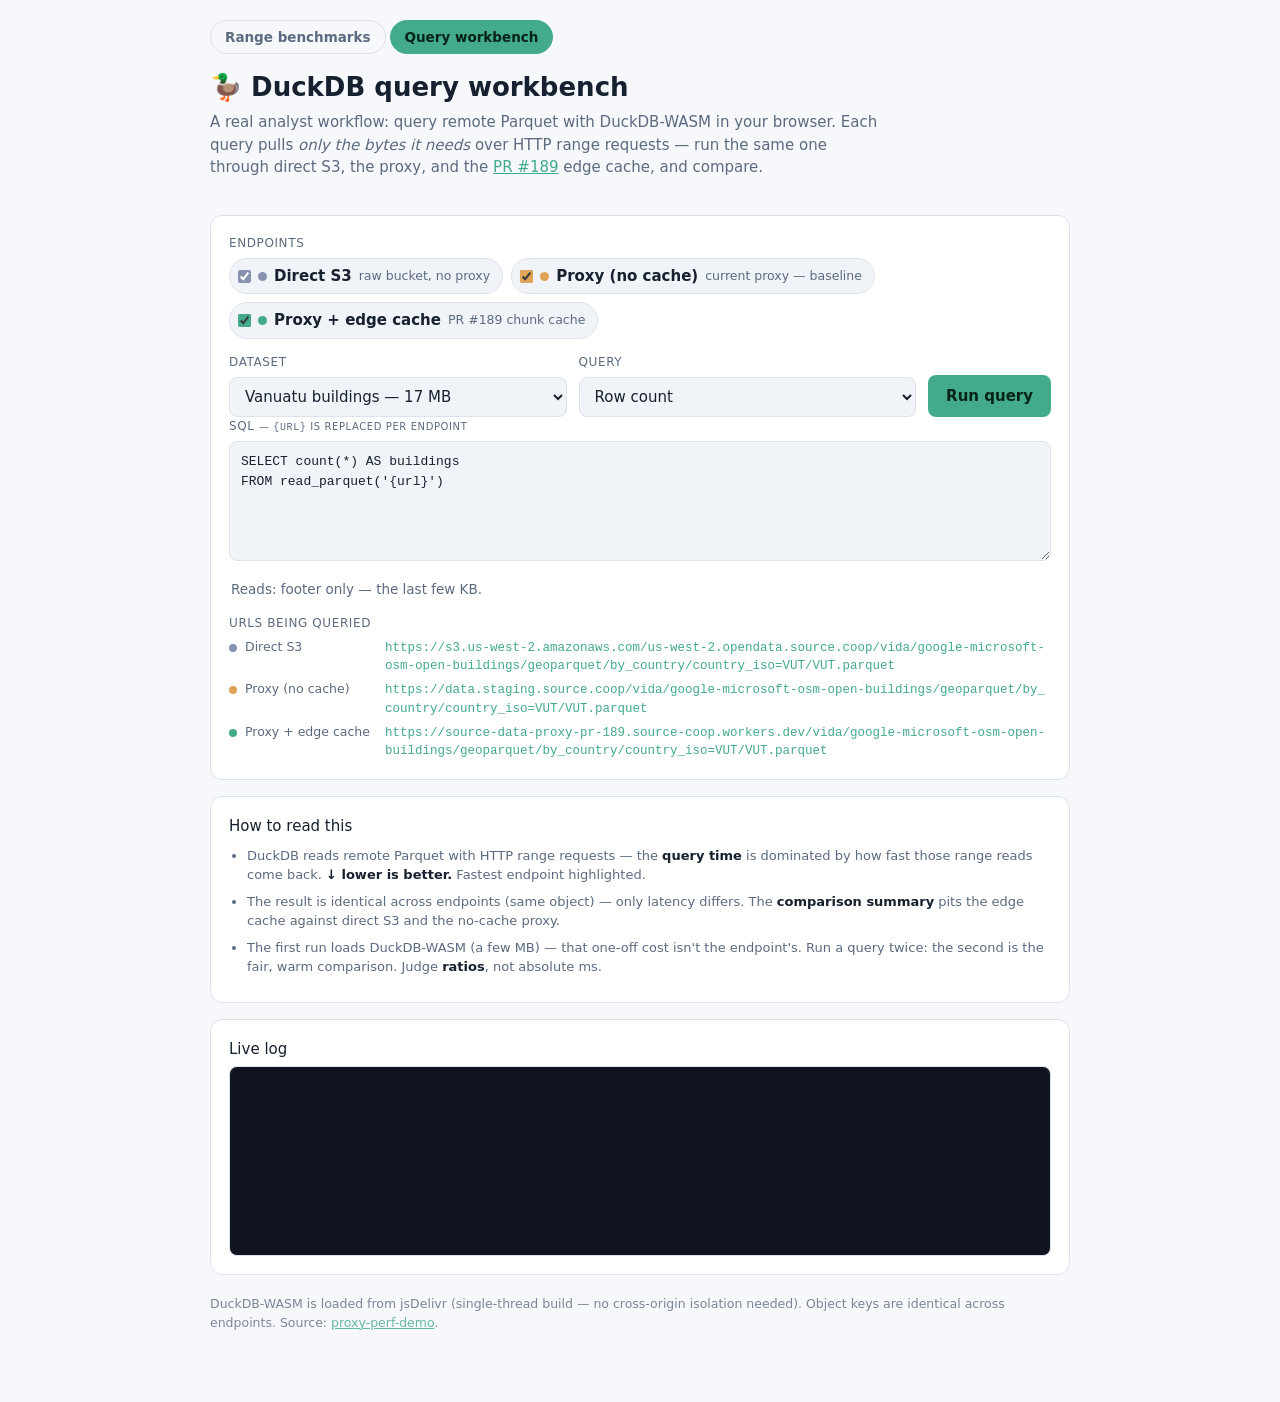
==== workflow.html @ fb360dae "feat: show URLs, reading guide, and a DuckDB query-workbench view - Show the exact URL each endpoint" ====
<!doctype html>
<html lang="en">
  <head>
    <meta charset="utf-8" />
    <meta name="viewport" content="width=device-width, initial-scale=1" />
    <title>Source Cooperative · DuckDB query workbench</title>
    <meta
      name="description"
      content="Run real DuckDB-WASM queries against remote Parquet through direct S3, the proxy, and the PR-189 edge cache — partial reads, side by side."
    />
    <link rel="icon" href="data:image/svg+xml,<svg xmlns='http://www.w3.org/2000/svg' viewBox='0 0 16 16'><text y='14' font-size='14'>🦆</text></svg>" />
    <link rel="stylesheet" href="./style.css" />
  </head>
  <body>
    <header>
      <nav class="nav">
        <a href="./index.html">Range benchmarks</a>
        <a href="./workflow.html" class="active">Query workbench</a>
      </nav>
      <h1>🦆 DuckDB query workbench</h1>
      <p class="sub">
        A real analyst workflow: query remote Parquet with DuckDB-WASM in your browser. Each query
        pulls <em>only the bytes it needs</em> over HTTP range requests — run the same one through
        direct S3, the proxy, and the
        <a href="https://github.com/source-cooperative/data.source.coop/pull/189">PR&nbsp;#189</a>
        edge cache, and compare.
      </p>
    </header>

    <main>
      <section class="panel">
        <div class="field">
          <label>Endpoints</label>
          <div id="endpoints" class="chips"></div>
        </div>
        <div class="grid">
          <div class="field">
            <label for="dataset">Dataset</label>
            <select id="dataset"></select>
          </div>
          <div class="field">
            <label for="preset">Query</label>
            <select id="preset"></select>
          </div>
          <div class="field narrow">
            <label>&nbsp;</label>
            <button id="run">Run query</button>
          </div>
        </div>
        <div class="field">
          <label for="sql">SQL <small class="muted">— <code>{url}</code> is replaced per endpoint</small></label>
          <textarea id="sql" rows="5" spellcheck="false"></textarea>
          <p id="reads" class="blurb"></p>
        </div>
        <div class="field urls-field">
          <label>URLs being queried</label>
          <div id="urls" class="urls"></div>
        </div>
      </section>

      <section class="panel guide">
        <label>How to read this</label>
        <ul class="guide-list">
          <li>
            DuckDB reads remote Parquet with HTTP range requests — the <b>query time</b> is dominated
            by how fast those range reads come back. <b>↓ lower is better.</b> Fastest endpoint highlighted.
          </li>
          <li>
            The result is identical across endpoints (same object) — only latency differs. The
            <b>comparison summary</b> pits the edge cache against direct S3 and the no-cache proxy.
          </li>
          <li>
            The first run loads DuckDB-WASM (a few MB) — that one-off cost isn't the endpoint's. Run a
            query twice: the second is the fair, warm comparison. Judge <b>ratios</b>, not absolute ms.
          </li>
        </ul>
      </section>

      <section id="results"></section>

      <section class="panel">
        <label>Live log</label>
        <div id="log" class="log"></div>
      </section>

      <footer>
        <p class="thin">
          DuckDB-WASM is loaded from jsDelivr (single-thread build — no cross-origin isolation needed).
          Object keys are identical across endpoints. Source:
          <a href="https://github.com/source-cooperative/proxy-perf-demo">proxy-perf-demo</a>.
        </p>
      </footer>
    </main>

    <script type="module" src="./src/workflow.js"></script>
  </body>
</html>
---- style.css ----
:root {
  --bg: #0f1420;
  --panel: #171d2b;
  --panel2: #1e2636;
  --ink: #e6ebf4;
  --muted: #8b97ad;
  --line: #2a3345;
  --accent: #43aa8b;
  --win: #1f2e2a;
  color-scheme: dark;
}
@media (prefers-color-scheme: light) {
  :root {
    --bg: #f6f8fb; --panel: #fff; --panel2: #f0f3f8; --ink: #16202e;
    --muted: #5c6a80; --line: #dde3ec; --win: #e8f6f0; color-scheme: light;
  }
}
* { box-sizing: border-box; }
body {
  margin: 0; background: var(--bg); color: var(--ink);
  font: 15px/1.5 system-ui, -apple-system, Segoe UI, Roboto, sans-serif;
}
header { padding: 20px 20px 8px; max-width: 900px; margin: 0 auto; }
.nav { display: flex; gap: 4px; margin-bottom: 14px; }
.nav a {
  padding: 6px 14px; border-radius: 999px; text-decoration: none; font-size: 13.5px;
  font-weight: 600; color: var(--muted); border: 1px solid var(--line);
}
.nav a.active { background: var(--accent); color: #06231b; border-color: var(--accent); }
.nav a:not(.active):hover { color: var(--ink); border-color: var(--muted); }
textarea {
  background: var(--panel2); color: var(--ink); border: 1px solid var(--line); border-radius: 8px;
  padding: 10px 11px; font: 13px/1.5 ui-monospace, Menlo, monospace; width: 100%; resize: vertical;
}
textarea:disabled { opacity: .5; }
h1 { margin: 0 0 4px; font-size: 26px; }
.sub { color: var(--muted); margin: 0; max-width: 70ch; }
.sub a, footer a { color: var(--accent); }
main { max-width: 900px; margin: 0 auto; padding: 12px 20px 60px; }
.panel {
  background: var(--panel); border: 1px solid var(--line); border-radius: 12px;
  padding: 18px; margin: 16px 0;
}
.field { margin-bottom: 12px; }
.field > label {
  display: block; font-size: 12px; text-transform: uppercase; letter-spacing: .05em;
  color: var(--muted); margin-bottom: 6px;
}
.grid { display: flex; flex-wrap: wrap; gap: 12px; align-items: end; }
.grid .field { flex: 1 1 200px; margin-bottom: 0; }
.grid .narrow { flex: 0 0 auto; }
select, input, button {
  background: var(--panel2); color: var(--ink); border: 1px solid var(--line);
  border-radius: 8px; padding: 9px 11px; font: inherit; width: 100%;
}
input#samples { width: 84px; }
button {
  background: var(--accent); color: #06231b; border: none; font-weight: 700;
  cursor: pointer; white-space: nowrap; padding: 10px 18px;
}
button:hover { filter: brightness(1.08); }
button.stop { background: #d1495b; color: #fff; }
button:disabled { opacity: .5; cursor: default; }

.chips { display: flex; flex-wrap: wrap; gap: 8px; }
.chip {
  display: inline-flex; align-items: center; gap: 7px; cursor: pointer;
  background: var(--panel2); border: 1px solid var(--line); border-radius: 999px;
  padding: 6px 12px 6px 8px;
}
.chip input { width: auto; margin: 0; accent-color: var(--c); }
.chip .dot { width: 9px; height: 9px; border-radius: 50%; background: var(--c); }
.chip small { color: var(--muted); }

.blurb { color: var(--muted); margin: 12px 2px 0; font-size: 13.5px; min-height: 1.4em; }

.card {
  background: var(--panel); border: 1px solid var(--line); border-radius: 12px;
  padding: 16px 18px; margin: 0 0 16px;
}
.card h3 { margin: 0 0 12px; font-size: 16px; }
table { width: 100%; border-collapse: collapse; }
th, td { text-align: left; padding: 8px 10px; border-bottom: 1px solid var(--line); vertical-align: middle; }
th { font-size: 11px; text-transform: uppercase; letter-spacing: .05em; color: var(--muted); font-weight: 600; }
td .dot { display: inline-block; width: 9px; height: 9px; border-radius: 50%; vertical-align: middle; }
.barcol { width: 42%; }
tr.win td { background: var(--win); }
tr.win td:first-child { border-left: 3px solid var(--accent); }
.bar { background: var(--panel2); border-radius: 6px; height: 20px; overflow: hidden; }
.bar span { display: block; height: 100%; border-radius: 6px; transition: width .3s ease; }
.err { color: #d1495b; }
.muted { color: var(--muted); }

.tag { font-size: 11px; font-weight: 700; padding: 2px 7px; border-radius: 5px; }
.tag.hit { background: #16402f; color: #6ee7b7; }
.tag.miss { background: #3a3320; color: #fcd34d; }
.tag.bypass { background: #2a2f3d; color: #a5b4cf; }
@media (prefers-color-scheme: light) {
  .tag.hit { background: #d1fae5; color: #065f46; }
  .tag.miss { background: #fef3c7; color: #92400e; }
  .tag.bypass { background: #e5e9f0; color: #475569; }
}

/* URLs being hit (control panel) */
.urls-field { margin-top: 14px; margin-bottom: 0; }
.urls { display: flex; flex-direction: column; gap: 4px; }
.urlrow { display: flex; align-items: baseline; gap: 8px; font-size: 12.5px; }
.urlrow.off { opacity: .38; }
.urlrow .dot { width: 8px; height: 8px; border-radius: 50%; flex: none; transform: translateY(1px); }
.urlrow .urllabel { color: var(--muted); flex: none; min-width: 132px; }
.url, .rowurl {
  font-family: ui-monospace, Menlo, monospace; color: var(--accent);
  text-decoration: none; word-break: break-all;
}
.url:hover, .rowurl:hover { text-decoration: underline; }
.rowurl { display: block; font-size: 11px; margin-top: 2px; opacity: .85; }

.metricnote { margin: -4px 0 12px; font-size: 12.5px; color: var(--ink); }

/* How-to-read legend */
.guide-list { margin: 8px 0 0; padding-left: 18px; color: var(--muted); font-size: 13px; }
.guide-list li { margin-bottom: 7px; }
.guide-list b { color: var(--ink); }

.callout {
  margin: 14px 0 0; padding: 10px 12px; background: var(--panel2); border-radius: 8px; font-size: 14px;
}
.callout-h { font-size: 12px; text-transform: uppercase; letter-spacing: .05em; color: var(--muted); margin-bottom: 6px; }
.callout-row { display: flex; justify-content: space-between; padding: 3px 0; border-top: 1px solid var(--line); }
.callout-row:first-of-type { border-top: none; }
.callout-row .good { color: var(--accent); }
.callout-row .bad { color: #e0a458; }
.callout small { display: block; margin-top: 6px; }

.log {
  background: #0b0f18; color: #cdd6e6; border: 1px solid var(--line); border-radius: 8px;
  padding: 10px 12px; height: 190px; overflow: auto; font: 12.5px/1.5 ui-monospace, Menlo, monospace;
  white-space: pre-wrap; margin-top: 6px;
}
@media (prefers-color-scheme: light) { .log { background: #0f1420; color: #cdd6e6; } }

/* Query result table */
.resulthdr { margin: 14px 0 6px; font-size: 12px; text-transform: uppercase; letter-spacing: .05em; color: var(--muted); }
.resultscroll { overflow-x: auto; border: 1px solid var(--line); border-radius: 8px; }
table.result { font: 12.5px/1.4 ui-monospace, Menlo, monospace; min-width: 100%; }
table.result th { position: sticky; top: 0; background: var(--panel2); white-space: nowrap; }
table.result td { white-space: nowrap; max-width: 320px; overflow: hidden; text-overflow: ellipsis; }
.sqldetail { margin-top: 12px; }
.sqldetail summary { cursor: pointer; color: var(--muted); font-size: 13px; }
.sqldetail pre {
  background: #0b0f18; color: #cdd6e6; border-radius: 8px; padding: 10px 12px; overflow-x: auto;
  font: 12.5px/1.5 ui-monospace, Menlo, monospace; margin: 8px 0 0;
}
@media (prefers-color-scheme: light) { .sqldetail pre { background: #0f1420; } }

footer { color: var(--muted); font-size: 12.5px; margin-top: 20px; }
footer code { background: var(--panel2); padding: 1px 5px; border-radius: 4px; }
footer .thin { opacity: .8; }
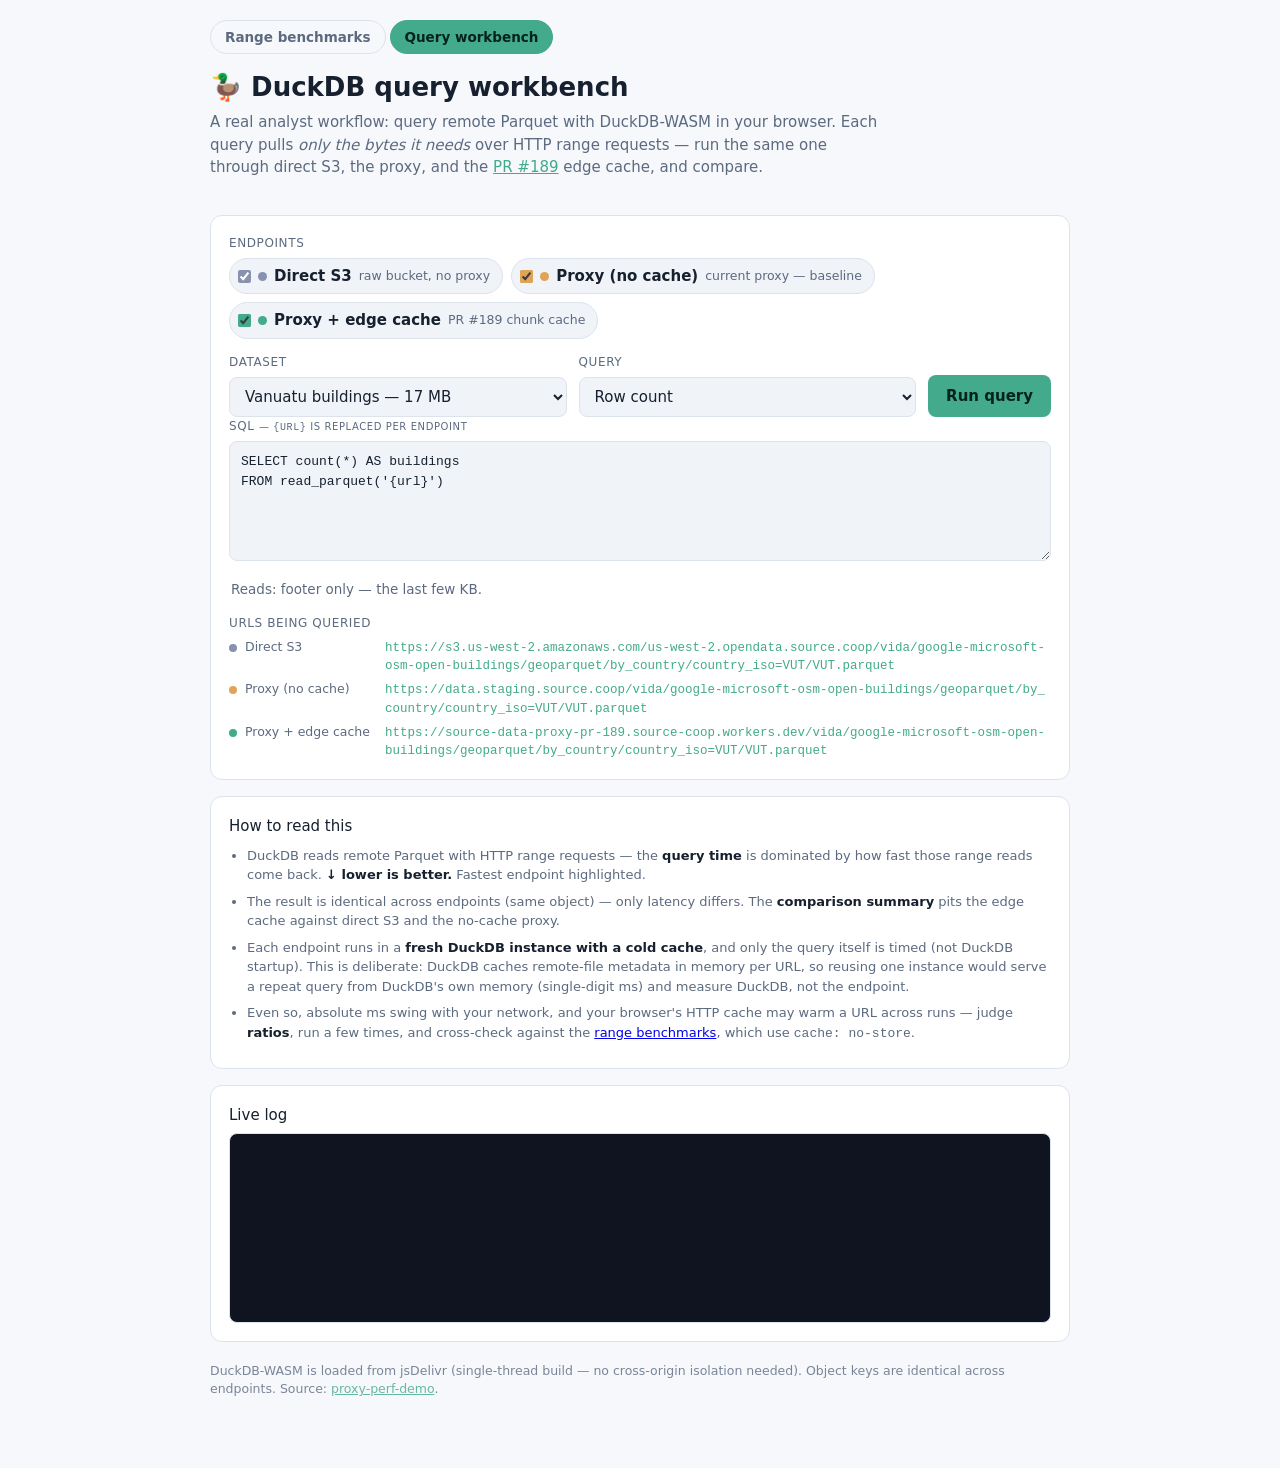
==== commit 361b254b: "fix(workbench): fresh DuckDB instance per endpoint so its cache can't skew timing DuckDB-WASM caches" ====
--- a/workflow.html
+++ b/workflow.html
@@ -70,8 +70,15 @@
             <b>comparison summary</b> pits the edge cache against direct S3 and the no-cache proxy.
           </li>
           <li>
-            The first run loads DuckDB-WASM (a few MB) — that one-off cost isn't the endpoint's. Run a
-            query twice: the second is the fair, warm comparison. Judge <b>ratios</b>, not absolute ms.
+            Each endpoint runs in a <b>fresh DuckDB instance with a cold cache</b>, and only the query
+            itself is timed (not DuckDB startup). This is deliberate: DuckDB caches remote-file
+            metadata in memory per URL, so reusing one instance would serve a repeat query from
+            DuckDB's own memory (single-digit ms) and measure DuckDB, not the endpoint.
+          </li>
+          <li>
+            Even so, absolute ms swing with your network, and your browser's HTTP cache may warm a URL
+            across runs — judge <b>ratios</b>, run a few times, and cross-check against the
+            <a href="./index.html">range benchmarks</a>, which use <code>cache: no-store</code>.
           </li>
         </ul>
       </section>
